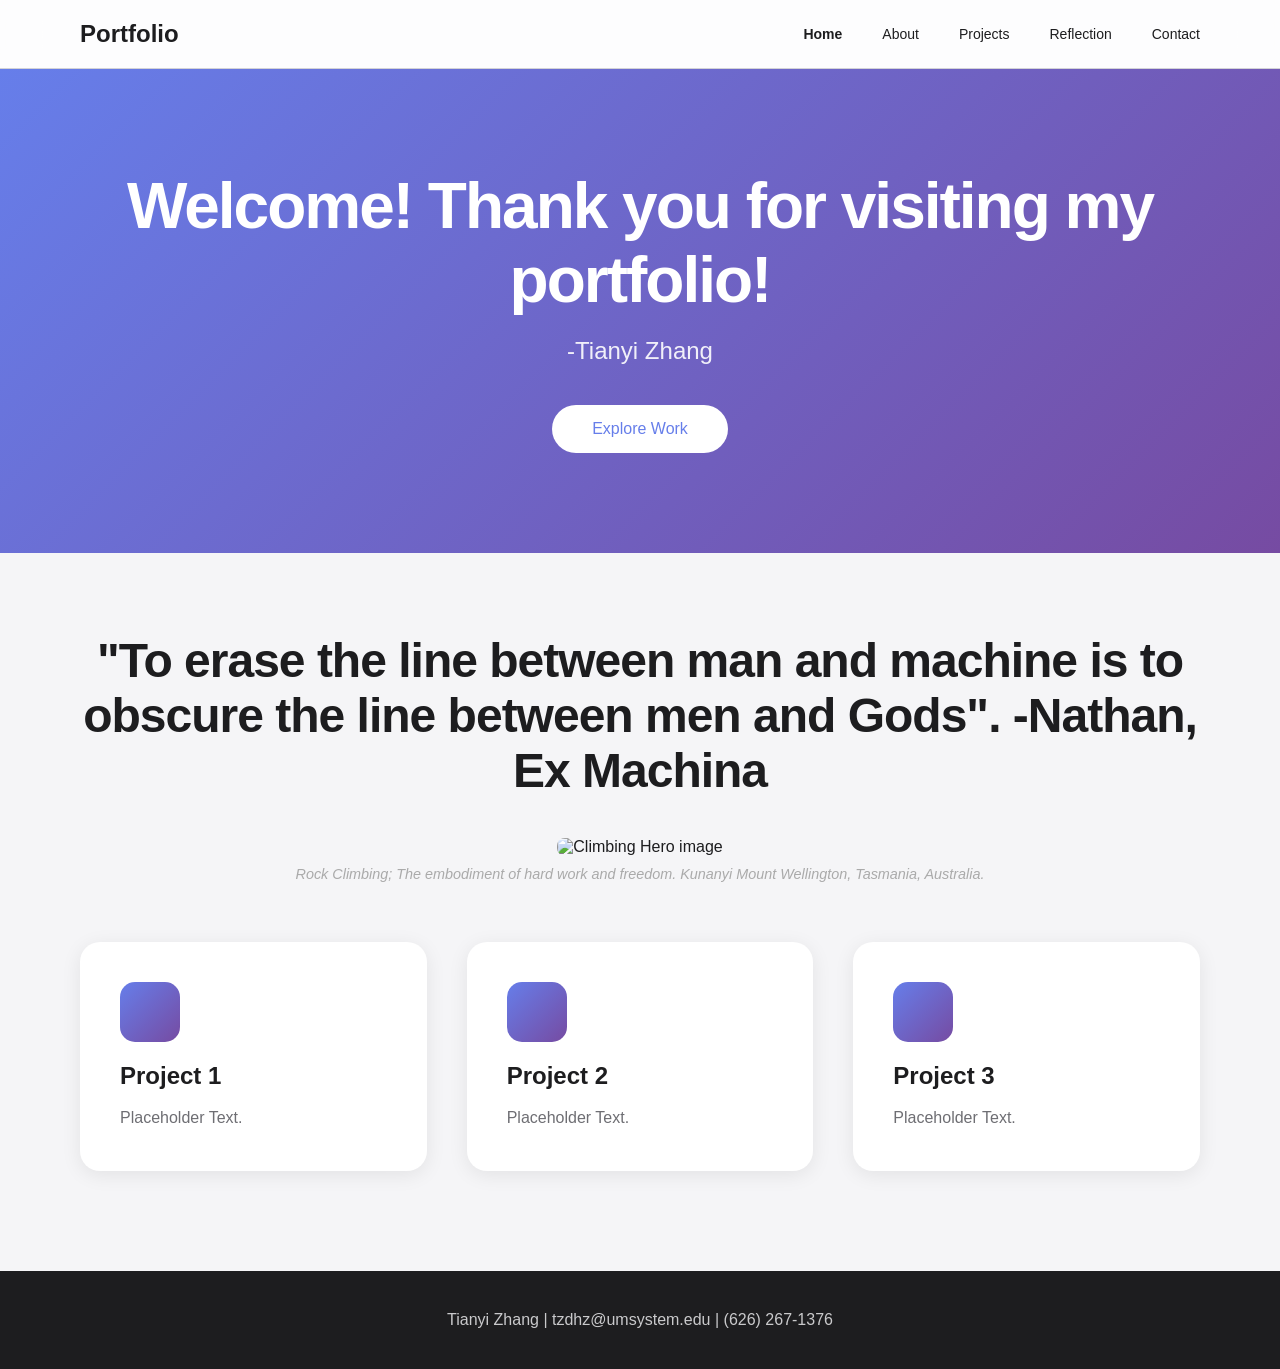
==== index.html @ 0a6fe576 "Modify footer to include contact details Updated footer with contact information." ====
<!DOCTYPE html>
<html lang="en">
<head>
    <meta charset="UTF-8">
    <meta name="viewport" content="width=device-width, initial-scale=1.0">
    <title>Portfolio - Home</title>
    <link rel="stylesheet" href="style.css">
    <link rel="stylesheet" href="nav.css">
    <link rel="shortcut icon" type="image/x-icon" href="favicon.ico">
</head>
<body>

    <!-- Navigation -->
    <header>
        <nav>
            <div class="nav-container">
                <div class="logo">Portfolio</div>
                <ul class="nav-links">
                    <li><a href="index.html" class="active">Home</a></li>
                    <li><a href="about.html">About</a></li>
                    <li><a href="#">Projects</a></li>
                    <li><a href="reflection.html">Reflection</a></li>
                    <li><a href="#">Contact</a></li>
                </ul>
            </div>
        </nav>
    </header>

    <!-- Hero -->
    <div class="hero">
        <h1>Welcome! Thank you for visiting my portfolio!</h1>
        <p>-Tianyi Zhang</p>
        <a href="#" class="cta-button">Explore Work</a>
    </div>

    <!-- Featured Projects Section -->
    <div class="section">
        <h2>"To erase the line between man and machine is to obscure the line between men and Gods". -Nathan, Ex Machina</h2>

        <figure style="max-width: 800px; margin: 40px auto; text-align: center;">
            <img src="Hero%202.jpg" alt="Climbing Hero image" style="width: 100%; border-radius: 8px;">
            <figcaption style="margin-top: 10px; font-size: 0.9rem; color: #aaa; font-style: italic;">Rock Climbing; The embodiment of hard work and freedom. Kunanyi Mount Wellington, Tasmania, Australia.</figcaption>
        </figure>

        <div class="feature-grid">
            <div class="feature-card">
                <div class="feature-icon"></div>
                <h3>Project 1</h3>
                <p>Placeholder Text.</p>
            </div>
            <div class="feature-card">
                <div class="feature-icon"></div>
                <h3>Project 2</h3>
                <p>Placeholder Text.</p>
            </div>
            <div class="feature-card">
                <div class="feature-icon"></div>
                <h3>Project 3</h3>
                <p>Placeholder Text.</p>
            </div>
        </div>
    </div>

    <!-- Footer -->
    <footer>
        <p>Tianyi Zhang  |  tzdhz@umsystem.edu  |  (626) 267-1376</p>
    </footer>

</body>
</html>
---- style.css ----
* {
            margin: 0;
            padding: 0;
            box-sizing: border-box;
        }

        /* Resume Download Link - Box Model Styling */
        .resume-link {
            display: inline-block;
            padding: 12px 28px;
            margin: 20px 0;
            background-color: #667eea;
            color: white;
            text-decoration: none;
            border: 2px solid #764ba2;
            border-radius: 8px;
            font-weight: 600;
            font-size: 15px;
            transition: background-color 0.3s, transform 0.2s;
        }

        .resume-link:hover {
            background-color: #764ba2;
            transform: translateY(-2px);
        }

        body {
            font-family: -apple-system, BlinkMacSystemFont, 'Segoe UI', Roboto, sans-serif;
            background: #f5f5f7;
            color: #1d1d1f;
        }

        /* Content Sections */
        .section {
            max-width: 1200px;
            margin: 80px auto;
            padding: 0 40px;
        }

        .section h2 {
            font-size: 48px;
            font-weight: 700;
            margin-bottom: 40px;
            text-align: center;
            letter-spacing: -1px;
        }

        /* About Page */
        .about-content {
            display: grid;
            grid-template-columns: 1fr 1fr;
            gap: 60px;
            align-items: center;
            margin-top: 60px;
        }

        .about-image {
            width: 100%;
            height: 400px;
            background: linear-gradient(135deg, #667eea 0%, #764ba2 100%);
            border-radius: 20px;
        }

        .about-text h3 {
            font-size: 32px;
            margin-bottom: 20px;
            font-weight: 600;
        }

        .about-text p {
            color: #6e6e73;
            line-height: 1.8;
            font-size: 18px;
            margin-bottom: 20px;
        }

        /* Feature Grid */
        .feature-grid {
            display: grid;
            grid-template-columns: repeat(auto-fit, minmax(300px, 1fr));
            gap: 40px;
            margin-top: 60px;
        }

        .feature-card {
            background: white;
            border-radius: 20px;
            padding: 40px;
            box-shadow: 0 4px 20px rgba(0,0,0,0.08);
            transition: transform 0.3s, box-shadow 0.3s;
        }

        .feature-card:hover {
            transform: translateY(-5px);
            box-shadow: 0 8px 30px rgba(0,0,0,0.12);
        }

        .feature-card h3 {
            font-size: 24px;
            margin-bottom: 15px;
            font-weight: 600;
        }

        .feature-card p {
            color: #6e6e73;
            line-height: 1.6;
            font-size: 16px;
        }

        /* List */
        .custom-list {
            list-style-type: none;
            margin: 40px 0;
            padding: 0 20px;
        }

        .custom-list li {
            font-size: 17px;
            color: #4a4a4f;
            padding: 12px 16px;
            margin-bottom: 10px;
            border-left: 4px solid #667eea;
            background: white;
            border-radius: 0 8px 8px 0;
            box-shadow: 0 2px 8px rgba(0,0,0,0.05);
        }
        
        /* Footer */
        footer {
            background: #1d1d1f;
            color: #f5f5f7;
            text-align: center;
            padding: 40px;
            margin-top: 100px;
        }

        footer p {
            opacity: 0.8;
        }

        @media (max-width: 768px) {
            .nav-container {
                padding: 20px;
            }

            .nav-links {
                gap: 20px;
            }

            .about-content {
                grid-template-columns: 1fr;
            }

            .section {
                padding: 0 20px;
                margin: 60px auto;
            }

            .section h2 {
                font-size: 36px;
            }

            .feature-grid {
                grid-template-columns: 1fr;
                gap: 30px;
            }
        }

        @media (max-width: 480px) {
            .section h2 {
                font-size: 28px;
            }

            .feature-card {
                padding: 30px 20px;
            }
        }

        /* ===================== */
        /* Index Page Styles     */
        /* ===================== */

        /* Hero Section */
        .hero {
            text-align: center;
            padding: 100px 40px;
            background: linear-gradient(135deg, #667eea 0%, #764ba2 100%);
            color: white;
        }

        .hero h1 {
            font-size: 64px;
            font-weight: 700;
            margin-bottom: 20px;
            letter-spacing: -2px;
        }

        .hero p {
            font-size: 24px;
            font-weight: 300;
            margin-bottom: 40px;
            opacity: 0.9;
        }

        .cta-button {
            display: inline-block;
            padding: 15px 40px;
            background: white;
            color: #667eea;
            border-radius: 30px;
            text-decoration: none;
            font-weight: 500;
            transition: transform 0.3s, box-shadow 0.3s;
        }

        .cta-button:hover {
            transform: translateY(-2px);
            box-shadow: 0 10px 30px rgba(0,0,0,0.2);
        }

        /* Feature Icon */
        .feature-icon {
            width: 60px;
            height: 60px;
            background: linear-gradient(135deg, #667eea 0%, #764ba2 100%);
            border-radius: 15px;
            margin-bottom: 20px;
        }

        @media (max-width: 768px) {
            .hero {
                padding: 60px 20px;
            }

            .hero h1 {
                font-size: 36px;
            }

            .hero p {
                font-size: 18px;
            }
        }

        @media (max-width: 480px) {
            .hero h1 {
                font-size: 28px;
            }

            .hero p {
                font-size: 16px;
            }
        }

        /* ======================== */
        /* Reflection Page Styles   */
        /* ======================== */

        /* h1 page title */
        .section h1 {
            font-size: 64px;
            font-weight: 700;
            margin-bottom: 50px;
            text-align: center;
            letter-spacing: -2px;
        }

        /* Box model wrapper — each box contains multiple sections */
        .reflection-box {
            background: white;
            border: 1px solid #d2d2d7;
            border-radius: 16px;
            padding: 40px;
            margin: 30px 0;
            box-shadow: 0 4px 20px rgba(0,0,0,0.08);
        }

        /* h2 headings inside boxes: smaller, left-aligned */
        .reflection-box h2 {
            font-size: 28px;
            font-weight: 700;
            text-align: left;
            letter-spacing: -0.5px;
            margin-bottom: 20px;
            margin-top: 0;
        }

        .reflection-box h2 + h2,
        .reflection-box p + h2 {
            margin-top: 40px;
        }

        .reflection-box p {
            color: #1d1d1f;
            line-height: 1.9;
            font-size: 17px;
            margin-bottom: 0;
        }

        /* Blockquote with blue left border */
        .reflection-box blockquote {
            border-left: 4px solid #667eea;
            margin: 28px 0;
            padding: 10px 24px;
            color: #6e6e73;
            font-style: italic;
            font-size: 16px;
            line-height: 1.7;
        }


        /* Indent the first line of every other paragraph */
        .reflection-box p:nth-of-type(even) {
            text-indent: 2em;
        }

        @media (max-width: 768px) {
            .section h1 {
                font-size: 40px;
            }

            .reflection-box {
                padding: 28px 24px;
            }
        }

        @media (max-width: 480px) {
            .section h1 {
                font-size: 32px;
            }
        }

        /* Print Styles for about.html */
 
        @media print {
 
            @page {
                margin: 1in;
                size: letter;
            }
 
            body {
                font-family: Georgia, "Times New Roman", Times, serif;
                color: #000 !important;
                background: white !important;
                overflow: hidden;
            }
 
            body * {
                visibility: hidden;
            }
 
            .about-text h1,
            .about-text p,
            .about-text ul,
            .about-text ol,
            .about-text li,
            .section h1,
            .section > h1,
            .section > p,
            .section ul,
            .section ol,
            .section li,
            .custom-list,
            .custom-list li,
            footer,
            footer p {
                visibility: visible;
            }
 
            .about-text h1,
            .about-text p,
            .about-text ul,
            .about-text ol,
            .about-text li,
            .section h1,
            .section > h1,
            .section > p,
            .section ul,
            .section ol,
            .section li,
            .custom-list li,
            footer,
            footer p {
                color: #000 !important;
                font-family: Georgia, "Times New Roman", Times, serif !important;
            }
 
            nav,
            .nav-container,
            .nav-links,
            .about-image,
            .feature-icon,
            .feature-grid,
            .feature-card,
            .hero,
            .cta-button,
            .resume-link,
            .reflection-box {
                display: none !important;
            }
 
             .section h1,
            .about-text h1 {
                font-size: 24px !important;
                margin-bottom: 4px !important;
            }
 
            .section h2 {
                font-size: 18px !important;
                margin-bottom: 8px !important;
            }
 
            .about-text p,
            .section > p,
            p {
                font-size: 12px !important;
                line-height: 1.3 !important;
                margin-bottom: 2px !important;
                margin-top: 0 !important;
            }
 
            .custom-list,
            ul, ol {
                margin: 6px 0 !important;
                padding: 0 0 0 18px !important;
            }
 
            .custom-list li,
            ul li, ol li {
                font-size: 12px !important;
                line-height: 1.4 !important;
                padding: 2px 0 !important;
                margin-bottom: 2px !important;
            }
 
            .section {
                margin: 4px 0 !important;
                padding: 0 !important;
                box-shadow: none;
            }
 
            .about-content {
                gap: 4px !important;
                margin-top: 4px !important;
            }
 
            .custom-list li {
                border-left: none !important;
                box-shadow: none !important;
                background: none !important;
                padding-left: 0 !important;
                border-radius: 0 !important;
            }
 
            footer * {
                display: none !important;
            }
 
            footer {
                background: white !important;
                color: #000 !important;
                padding: 4px 0 0 0 !important;
                margin-top: 6px !important;
                border-top: 1px solid #000;
                text-align: center;
            }
 
            footer::after {
                content: "Tianyi Zhang  |  tzdhz@umsystem.edu  |  (626) 267-1376";
                visibility: visible;
                display: block;
                color: #000 !important;
                font-family: Georgia, "Times New Roman", Times, serif !important;
                font-size: 12px;
                line-height: 1.4;
            }
 
            *, *::before, *::after {
                page-break-inside: avoid;
                break-inside: avoid;
            }
 
            a[href]::after {
                content: " (" attr(href) ")";
                font-size: 10px;
                color: #000 !important;
            }
        }
---- nav.css ----
/* Navigation */
        header, nav {
            background: rgba(255, 255, 255, 0.8);
            backdrop-filter: saturate(180%) blur(20px);
            position: sticky;
            top: 0;
            z-index: 1000;
            border-bottom: 1px solid #d2d2d7;
        }

        /* Prevent double border when header wraps nav */
        header nav {
            border-bottom: none;
            position: static;
            background: transparent;
            backdrop-filter: none;
        }

        .nav-container {
            max-width: 1200px;
            margin: 0 auto;
            padding: 20px 40px;
            display: flex;
            justify-content: space-between;
            align-items: center;
        }

        .logo {
            font-size: 24px;
            font-weight: 600;
            color: #1d1d1f;
        }

        .nav-links {
            display: flex;
            gap: 40px;
            list-style: none;
        }

        .nav-links a {
            text-decoration: none;
            color: #1d1d1f;
            font-size: 14px;
            transition: opacity 0.3s;
        }

        .nav-links a:hover {
            opacity: 0.6;
        }

        .nav-links a.active {
            font-weight: 600;
        }
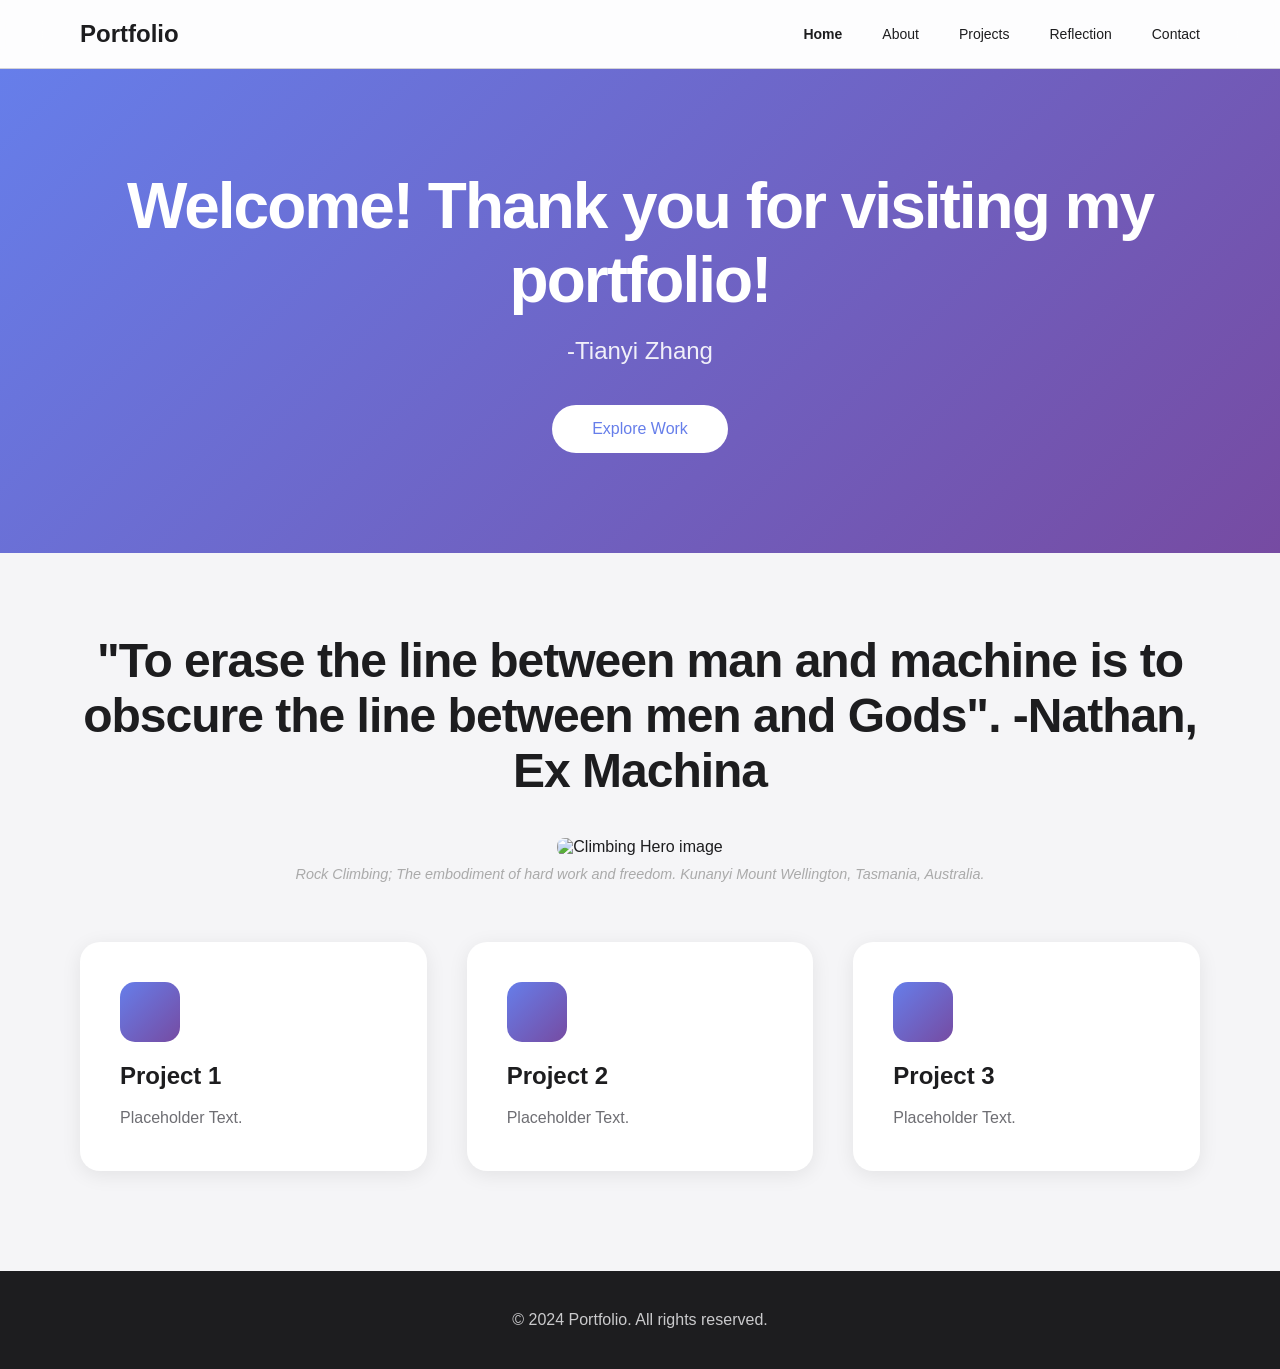
==== commit c38c04d2: "Add files via upload" ====
--- a/index.html
+++ b/index.html
@@ -63,7 +63,7 @@
 
     <!-- Footer -->
     <footer>
-        <p>Tianyi Zhang  |  tzdhz@umsystem.edu  |  (626) 267-1376</p>
+        <p>&copy; 2024 Portfolio. All rights reserved.</p>
     </footer>
 
 </body>
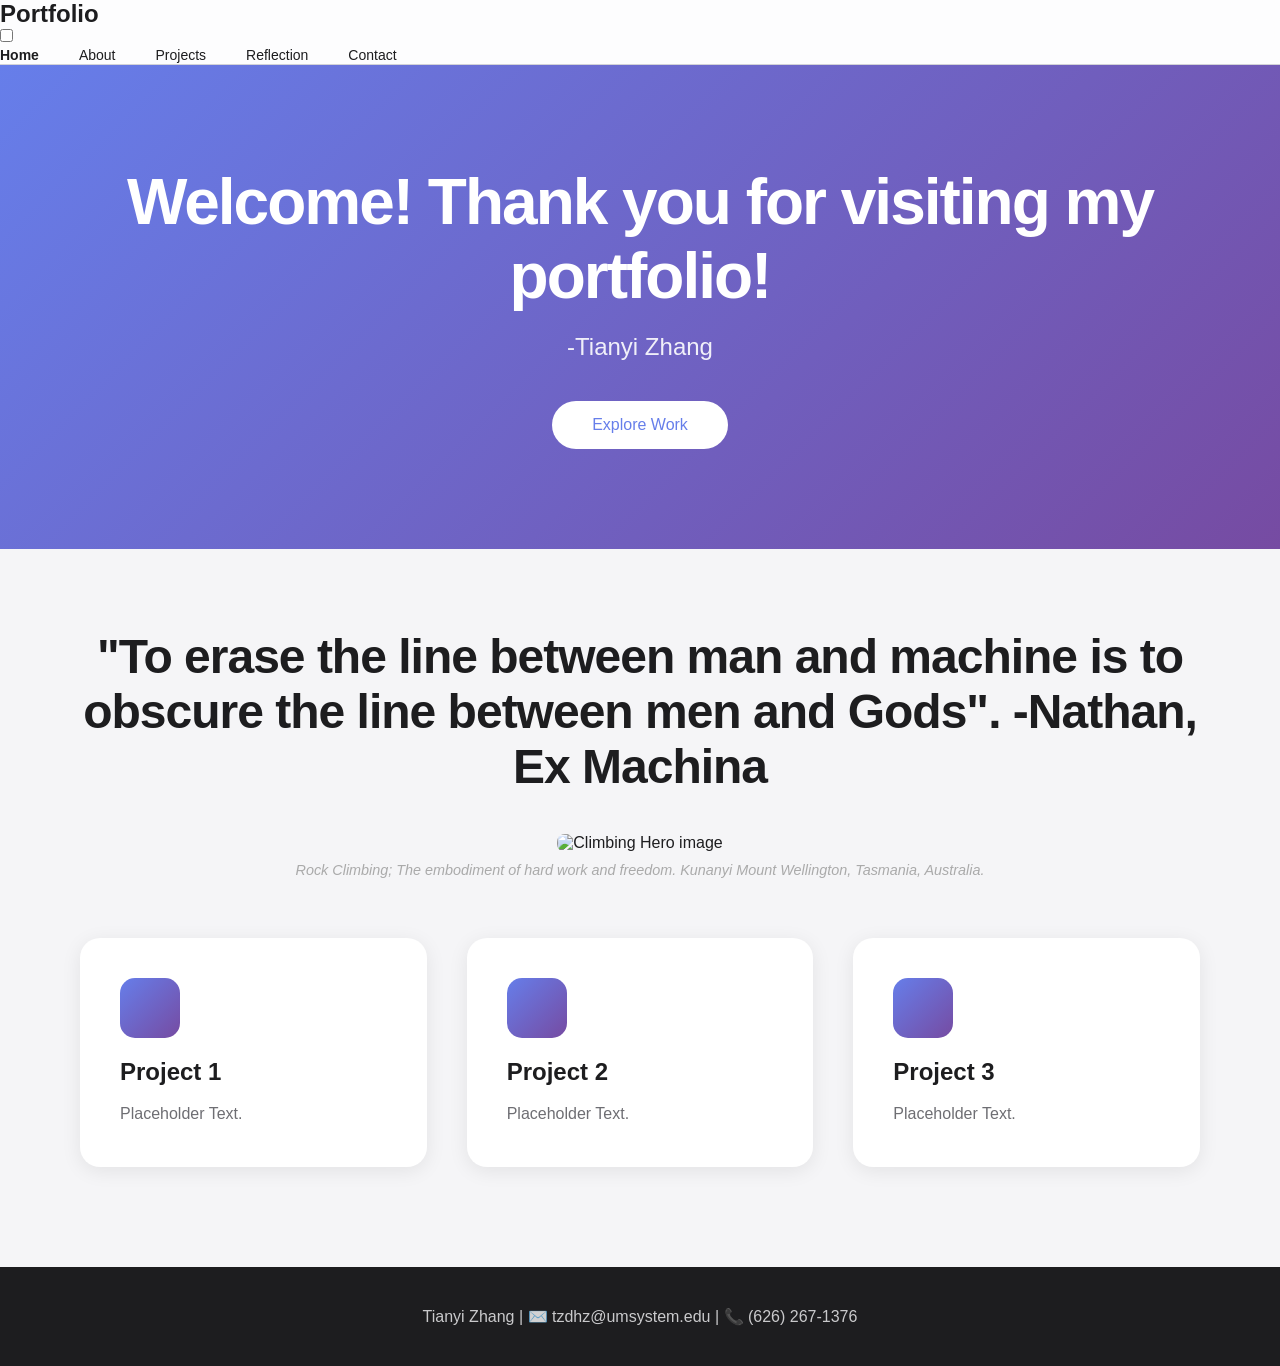
==== commit a67c56c5: "Update index.html" ====
--- a/index.html
+++ b/index.html
@@ -10,21 +10,20 @@
 </head>
 <body>
 
-    <!-- Navigation -->
-    <header>
-        <nav>
-            <div class="nav-container">
-                <div class="logo">Portfolio</div>
-                <ul class="nav-links">
-                    <li><a href="index.html" class="active">Home</a></li>
-                    <li><a href="about.html">About</a></li>
-                    <li><a href="#">Projects</a></li>
-                    <li><a href="reflection.html">Reflection</a></li>
-                    <li><a href="#">Contact</a></li>
-                </ul>
-            </div>
-        </nav>
-    </header>
+    <nav>
+        <div class="logo">Portfolio</div>
+        <input type="checkbox" id="nav-toggle" class="nav-toggle">
+        <label for="nav-toggle" class="nav-toggle-label">
+            <span></span><span></span><span></span>
+        </label>
+        <ul class="nav-links">
+            <li><a href="index.html" class="active">Home</a></li>
+            <li><a href="about.html">About</a></li>
+            <li><a href="#">Projects</a></li>
+            <li><a href="reflection.html">Reflection</a></li>
+            <li><a href="contact.html">Contact</a></li>
+        </ul>
+    </nav>
 
     <!-- Hero -->
     <div class="hero">
@@ -63,7 +62,7 @@
 
     <!-- Footer -->
     <footer>
-        <p>&copy; 2024 Portfolio. All rights reserved.</p>
+        <p>Tianyi Zhang  |  ✉️ tzdhz@umsystem.edu  | 📞 (626) 267-1376</p>
     </footer>
 
 </body>
--- a/style.css
+++ b/style.css
@@ -326,6 +326,98 @@
         @media (max-width: 480px) {
             .section h1 {
                 font-size: 32px;
+            }
+        }
+
+        /* Contact Page Styles */
+ 
+        .contact-container {
+            max-width: 600px;
+            margin: 60px auto;
+            background: white;
+            padding: 60px;
+            border-radius: 20px;
+            box-shadow: 0 4px 20px rgba(0,0,0,0.08);
+        }
+ 
+        .form-group {
+            margin-bottom: 30px;
+        }
+ 
+        .form-group label {
+            display: block;
+            margin-bottom: 10px;
+            font-weight: 500;
+            font-size: 14px;
+        }
+ 
+        .form-group input,
+        .form-group textarea,
+        .form-group select {
+            width: 100%;
+            padding: 15px;
+            border: 1px solid #d2d2d7;
+            border-radius: 10px;
+            font-size: 16px;
+            font-family: inherit;
+            transition: border-color 0.3s;
+            background: white;
+        }
+ 
+        .form-group input:focus,
+        .form-group textarea:focus,
+        .form-group select:focus {
+            outline: none;
+            border-color: #667eea;
+        }
+ 
+        .form-group textarea {
+            resize: vertical;
+            min-height: 150px;
+        }
+ 
+        .submit-button {
+            width: 100%;
+            padding: 15px;
+            background: linear-gradient(135deg, #667eea 0%, #764ba2 100%);
+            color: white;
+            border: none;
+            border-radius: 10px;
+            font-size: 16px;
+            font-weight: 600;
+            cursor: pointer;
+            transition: transform 0.3s;
+        }
+ 
+        .submit-button:hover {
+            transform: translateY(-2px);
+        }
+ 
+        .contact-info {
+            margin-top: 40px;
+            text-align: center;
+            padding-top: 40px;
+            border-top: 1px solid #d2d2d7;
+        }
+ 
+        .contact-info p {
+            color: #6e6e73;
+            margin-bottom: 10px;
+        }
+ 
+        @media (max-width: 768px) {
+            .contact-container {
+                padding: 40px 30px;
+            }
+ 
+            .contact-info {
+                font-size: 14px;
+            }
+        }
+ 
+        @media (max-width: 480px) {
+            .contact-container {
+                padding: 30px 20px;
             }
         }
 
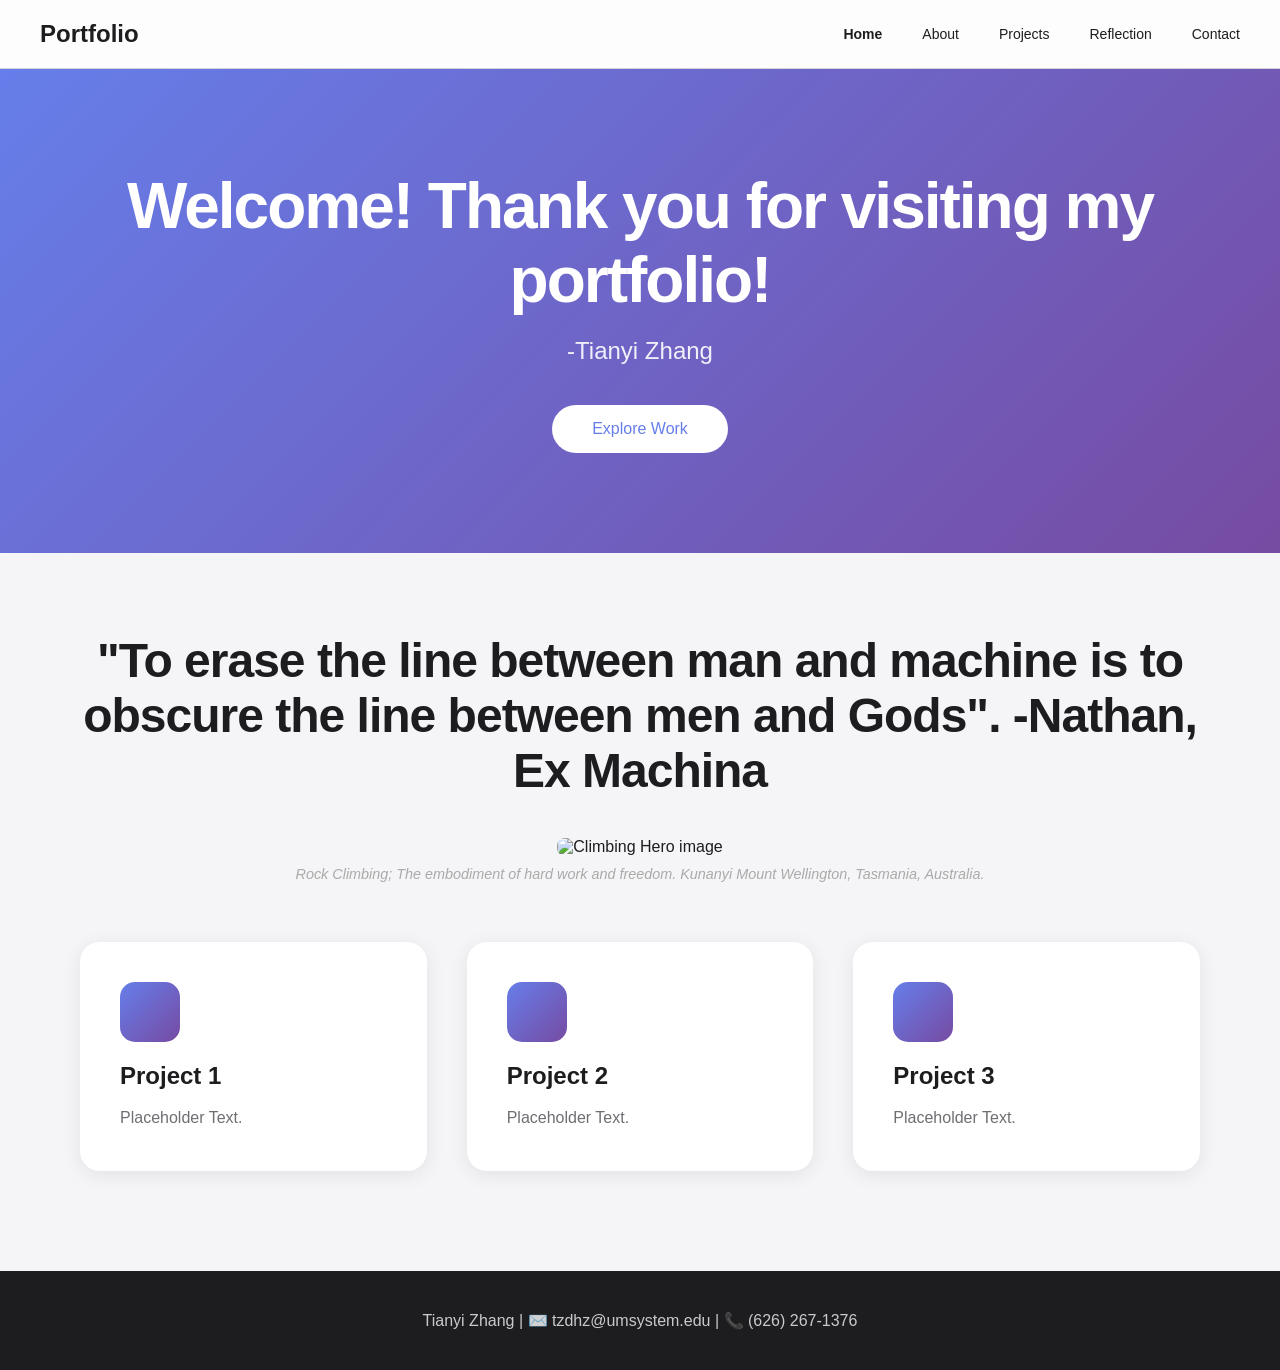
==== commit c57cf71a: "Update index.html" ====
--- a/index.html
+++ b/index.html
@@ -19,7 +19,7 @@
         <ul class="nav-links">
             <li><a href="index.html" class="active">Home</a></li>
             <li><a href="about.html">About</a></li>
-            <li><a href="#">Projects</a></li>
+            <li><a href="project.html">Projects</a></li>
             <li><a href="reflection.html">Reflection</a></li>
             <li><a href="contact.html">Contact</a></li>
         </ul>
--- a/nav.css
+++ b/nav.css
@@ -1,25 +1,12 @@
 /* Navigation */
-        header, nav {
+        nav {
             background: rgba(255, 255, 255, 0.8);
             backdrop-filter: saturate(180%) blur(20px);
             position: sticky;
             top: 0;
             z-index: 1000;
             border-bottom: 1px solid #d2d2d7;
-        }
-
-        /* Prevent double border when header wraps nav */
-        header nav {
-            border-bottom: none;
-            position: static;
-            background: transparent;
-            backdrop-filter: none;
-        }
-
-        .nav-container {
-            max-width: 1200px;
-            margin: 0 auto;
-            padding: 20px 40px;
+            padding: 20px max(40px, calc((100% - 1200px) / 2));
             display: flex;
             justify-content: space-between;
             align-items: center;
@@ -51,3 +38,61 @@
         .nav-links a.active {
             font-weight: 600;
         }
+
+        .nav-toggle {
+            display: none;
+        }
+
+        .nav-toggle-label {
+            display: none;
+            cursor: pointer;
+            padding: 10px;
+        }
+
+        .nav-toggle-label span {
+            display: block;
+            width: 25px;
+            height: 3px;
+            background: #1d1d1f;
+            margin: 5px 0;
+            transition: 0.3s;
+        }
+
+        @media (max-width: 768px) {
+            .nav-toggle-label {
+                display: block;
+            }
+
+            .nav-links {
+                position: absolute;
+                top: 100%;
+                left: 0;
+                width: 100%;
+                background: white;
+                flex-direction: column;
+                padding: 20px;
+                box-shadow: 0 4px 20px rgba(0,0,0,0.1);
+                transform: translateY(-100%);
+                opacity: 0;
+                visibility: hidden;
+                transition: all 0.3s;
+            }
+
+            .nav-toggle:checked ~ .nav-links {
+                transform: translateY(0);
+                opacity: 1;
+                visibility: visible;
+            }
+
+            .nav-toggle:checked ~ .nav-toggle-label span:nth-child(1) {
+                transform: rotate(45deg) translate(5px, 5px);
+            }
+
+            .nav-toggle:checked ~ .nav-toggle-label span:nth-child(2) {
+                opacity: 0;
+            }
+
+            .nav-toggle:checked ~ .nav-toggle-label span:nth-child(3) {
+                transform: rotate(-45deg) translate(7px, -6px);
+            }
+        }
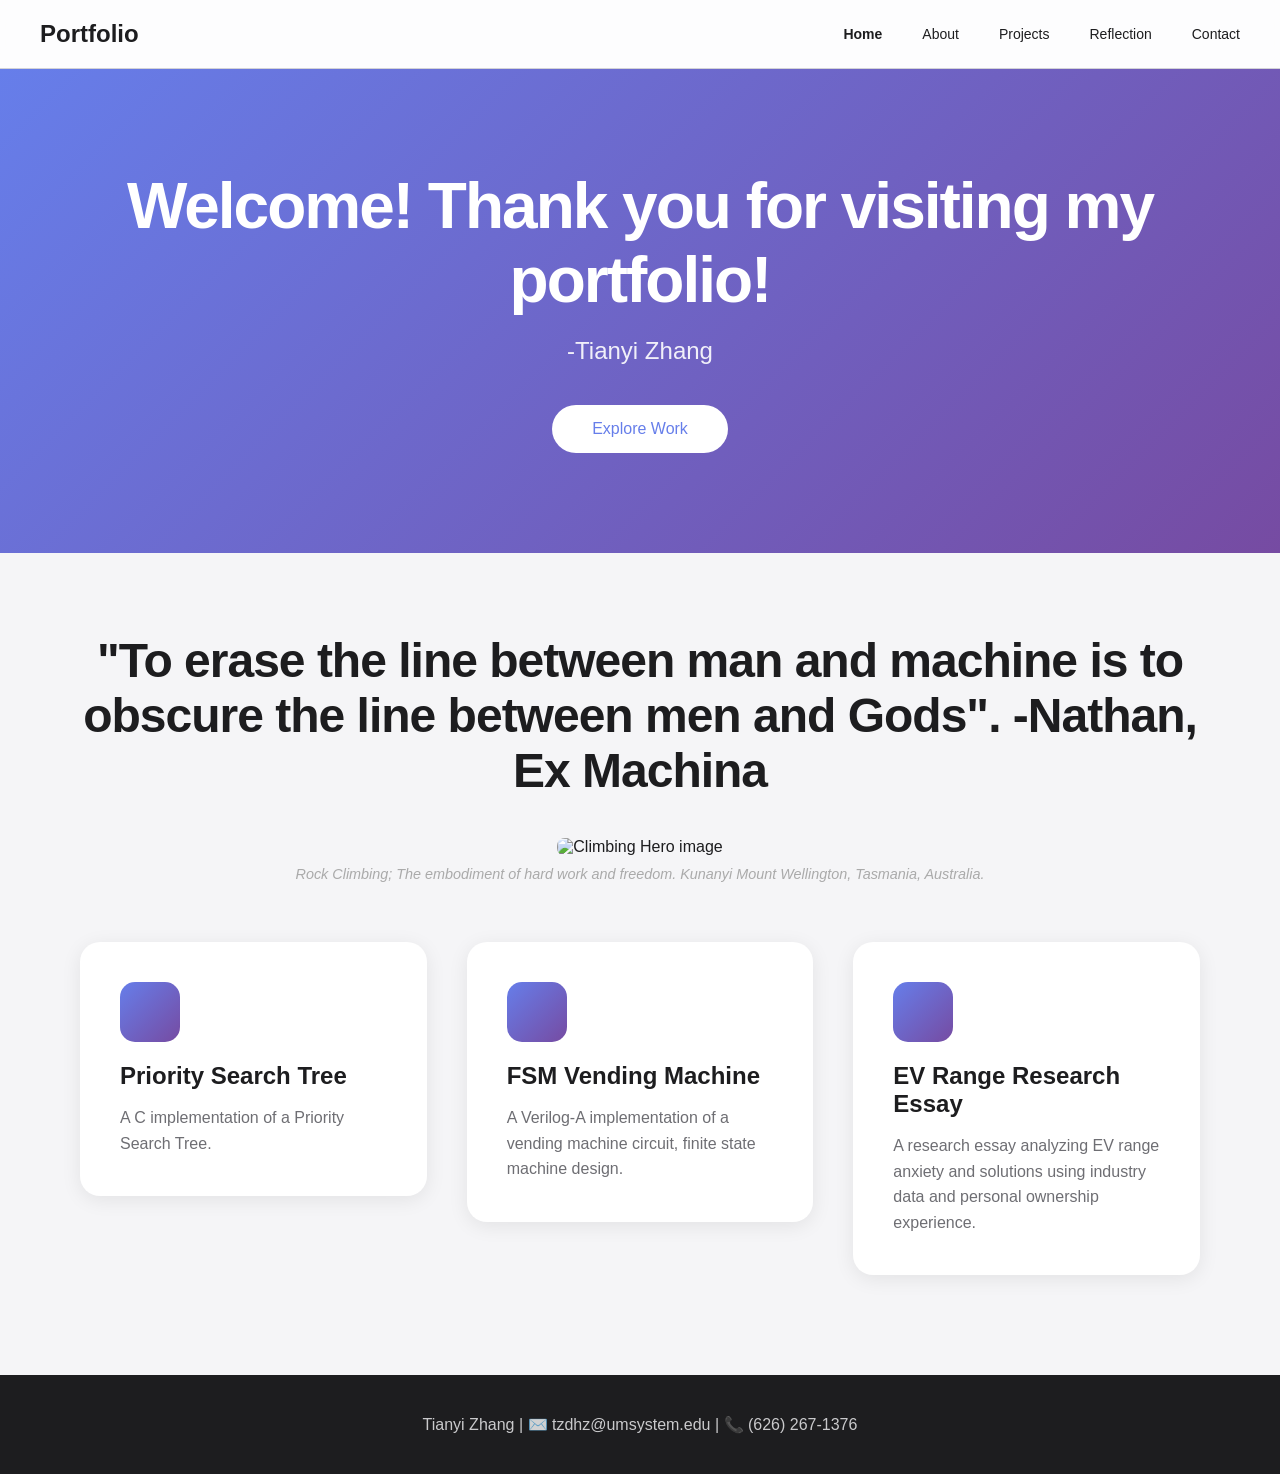
==== commit 8628452c: "Add feature cards for projects in index.html" ====
--- a/index.html
+++ b/index.html
@@ -42,21 +42,27 @@
         </figure>
 
         <div class="feature-grid">
-            <div class="feature-card">
-                <div class="feature-icon"></div>
-                <h3>Project 1</h3>
-                <p>Placeholder Text.</p>
-            </div>
-            <div class="feature-card">
-                <div class="feature-icon"></div>
-                <h3>Project 2</h3>
-                <p>Placeholder Text.</p>
-            </div>
-            <div class="feature-card">
-                <div class="feature-icon"></div>
-                <h3>Project 3</h3>
-                <p>Placeholder Text.</p>
-            </div>
+            <a href="project.html#pst" style="text-decoration: none; color: inherit;">
+                <div class="feature-card">
+                    <div class="feature-icon"></div>
+                    <h3>Priority Search Tree</h3>
+                    <p>A C implementation of a Priority Search Tree.</p>
+                </div>
+            </a>
+            <a href="project.html#vending" style="text-decoration: none; color: inherit;">
+                <div class="feature-card">
+                    <div class="feature-icon"></div>
+                    <h3>FSM Vending Machine</h3>
+                    <p>A Verilog-A implementation of a vending machine circuit, finite state machine design.</p>
+                </div>
+            </a>
+            <a href="project.html#ev-essay" style="text-decoration: none; color: inherit;">
+                <div class="feature-card">
+                    <div class="feature-icon"></div>
+                    <h3>EV Range Research Essay</h3>
+                    <p>A research essay analyzing EV range anxiety and solutions using industry data and personal ownership experience.</p>
+                </div>
+            </a>
         </div>
     </div>
 
--- a/style.css
+++ b/style.css
@@ -329,6 +329,94 @@
             }
         }
 
+        /* ====================== */
+        /* Projects Page Styles   */
+        /* ====================== */
+
+        .projects-grid {
+            display: grid;
+            grid-template-columns: repeat(auto-fit, minmax(350px, 1fr));
+            gap: 40px;
+            margin-top: 60px;
+        }
+
+        .project-card {
+            background: white;
+            border-radius: 20px;
+            overflow: hidden;
+            box-shadow: 0 4px 20px rgba(0,0,0,0.08);
+            transition: transform 0.3s, box-shadow 0.3s;
+        }
+
+        .project-card:hover {
+            transform: translateY(-5px);
+            box-shadow: 0 8px 30px rgba(0,0,0,0.12);
+        }
+
+        .project-image {
+            width: 100%;
+            height: 250px;
+            background: linear-gradient(135deg, #667eea 0%, #764ba2 100%);
+        }
+
+        .project-content {
+            padding: 30px;
+        }
+
+        .project-content h3 {
+            font-size: 24px;
+            margin-bottom: 15px;
+            font-weight: 600;
+        }
+
+        .project-content p {
+            color: #6e6e73;
+            line-height: 1.6;
+            font-size: 16px;
+            margin-bottom: 20px;
+        }
+
+        .project-content code {
+            font-family: "SF Mono", Menlo, Consolas, monospace;
+            font-size: 14px;
+            background: #f5f5f7;
+            padding: 2px 6px;
+            border-radius: 4px;
+            color: #1d1d1f;
+        }
+
+        .project-tag {
+            display: inline-block;
+            padding: 8px 16px;
+            background: #f5f5f7;
+            border-radius: 20px;
+            font-size: 12px;
+            color: #6e6e73;
+            margin-right: 10px;
+            margin-bottom: 10px;
+        }
+
+        @media (max-width: 768px) {
+            .projects-grid {
+                grid-template-columns: 1fr;
+                gap: 30px;
+            }
+        }
+
+        @media (max-width: 480px) {
+            .project-card {
+                border-radius: 16px;
+            }
+
+            .project-content {
+                padding: 24px 20px;
+            }
+
+            .project-image {
+                height: 200px;
+            }
+        }
+
         /* Contact Page Styles */
  
         .contact-container {
@@ -421,7 +509,8 @@
             }
         }
 
-        /* Print Styles for about.html */
+
+        /* Print Styles */
  
         @media print {
  
@@ -447,6 +536,7 @@
             .about-text ol,
             .about-text li,
             .section h1,
+            .section h2,
             .section > h1,
             .section > p,
             .section ul,
@@ -454,6 +544,23 @@
             .section li,
             .custom-list,
             .custom-list li,
+            .projects-grid,
+            .project-card,
+            .project-content,
+            .project-content h3,
+            .project-content p,
+            .project-content code,
+            .project-tag,
+            .hero,
+            .hero h1,
+            .hero p,
+            .reflection-box,
+            .reflection-box h2,
+            .reflection-box p,
+            .contact-container,
+            .contact-info,
+            .contact-info p,
+            .contact-info p strong,
             footer,
             footer p {
                 visibility: visible;
@@ -465,12 +572,24 @@
             .about-text ol,
             .about-text li,
             .section h1,
+            .section h2,
             .section > h1,
             .section > p,
             .section ul,
             .section ol,
             .section li,
             .custom-list li,
+            .project-card,
+            .project-content h3,
+            .project-content p,
+            .project-content code,
+            .project-tag,
+            .hero h1,
+            .hero p,
+            .reflection-box h2,
+            .reflection-box p,
+            .contact-info p,
+            .contact-info p strong,
             footer,
             footer p {
                 color: #000 !important;
@@ -484,10 +603,12 @@
             .feature-icon,
             .feature-grid,
             .feature-card,
-            .hero,
             .cta-button,
             .resume-link,
-            .reflection-box {
+            .project-image,
+            figure,
+            form,
+            .submit-button {
                 display: none !important;
             }
  
@@ -567,6 +688,141 @@
                 line-height: 1.4;
             }
  
+            /* Projects: strip card chrome for print */
+            .projects-grid {
+                display: block !important;
+                grid-template-columns: none !important;
+                gap: 0 !important;
+                margin-top: 8px !important;
+            }
+ 
+            .project-card {
+                background: white !important;
+                border-radius: 0 !important;
+                box-shadow: none !important;
+                border: none !important;
+                border-bottom: 1px solid #000 !important;
+                overflow: visible !important;
+                margin: 0 0 8px 0 !important;
+                padding: 4px 0 !important;
+                transform: none !important;
+            }
+ 
+            .project-content {
+                padding: 0 !important;
+            }
+ 
+            .project-content h3 {
+                font-size: 14px !important;
+                font-weight: 700 !important;
+                margin: 0 0 2px 0 !important;
+            }
+ 
+            .project-content p {
+                font-size: 12px !important;
+                line-height: 1.3 !important;
+                margin: 0 0 4px 0 !important;
+                color: #000 !important;
+            }
+ 
+            .project-content code {
+                background: none !important;
+                padding: 0 !important;
+                font-family: "Courier New", Courier, monospace !important;
+                font-size: 11px !important;
+            }
+ 
+            .project-tag {
+                background: none !important;
+                border: 1px solid #000 !important;
+                border-radius: 0 !important;
+                padding: 1px 6px !important;
+                margin: 0 4px 2px 0 !important;
+                font-size: 10px !important;
+                color: #000 !important;
+            }
+ 
+            /* Hero (index.html): strip gradient/padding, flatten to simple heading */
+            .hero {
+                background: white !important;
+                color: #000 !important;
+                padding: 0 !important;
+                text-align: left !important;
+            }
+ 
+            .hero h1 {
+                font-size: 24px !important;
+                font-weight: 700 !important;
+                margin: 0 0 4px 0 !important;
+                letter-spacing: normal !important;
+            }
+ 
+            .hero p {
+                font-size: 12px !important;
+                font-weight: normal !important;
+                margin: 0 0 8px 0 !important;
+                opacity: 1 !important;
+            }
+ 
+            /* Reflection boxes: strip card chrome */
+            .reflection-box {
+                background: white !important;
+                border: none !important;
+                border-radius: 0 !important;
+                box-shadow: none !important;
+                padding: 0 !important;
+                margin: 0 0 8px 0 !important;
+            }
+ 
+            .reflection-box h2 {
+                font-size: 14px !important;
+                font-weight: 700 !important;
+                margin: 4px 0 2px 0 !important;
+                text-align: left !important;
+                letter-spacing: normal !important;
+            }
+ 
+            .reflection-box p {
+                font-size: 12px !important;
+                line-height: 1.3 !important;
+                margin: 0 0 4px 0 !important;
+                text-indent: 0 !important;
+                font-style: normal !important;
+            }
+ 
+            .reflection-box blockquote {
+                border-left: none !important;
+                padding: 0 !important;
+                margin: 4px 0 !important;
+                font-size: 12px !important;
+                line-height: 1.3 !important;
+            }
+ 
+            /* Contact (contact.html): strip container chrome, show contact info only */
+            .contact-container {
+                background: white !important;
+                box-shadow: none !important;
+                border: none !important;
+                border-radius: 0 !important;
+                padding: 0 !important;
+                margin: 0 !important;
+                max-width: none !important;
+            }
+ 
+            .contact-info {
+                border: none !important;
+                border-top: 1px solid #000 !important;
+                margin: 8px 0 0 0 !important;
+                padding: 4px 0 0 0 !important;
+                text-align: left !important;
+            }
+ 
+            .contact-info p {
+                font-size: 12px !important;
+                line-height: 1.4 !important;
+                margin: 0 0 2px 0 !important;
+            }
+ 
             *, *::before, *::after {
                 page-break-inside: avoid;
                 break-inside: avoid;
@@ -579,3 +835,4 @@
             }
         }
  
+ 
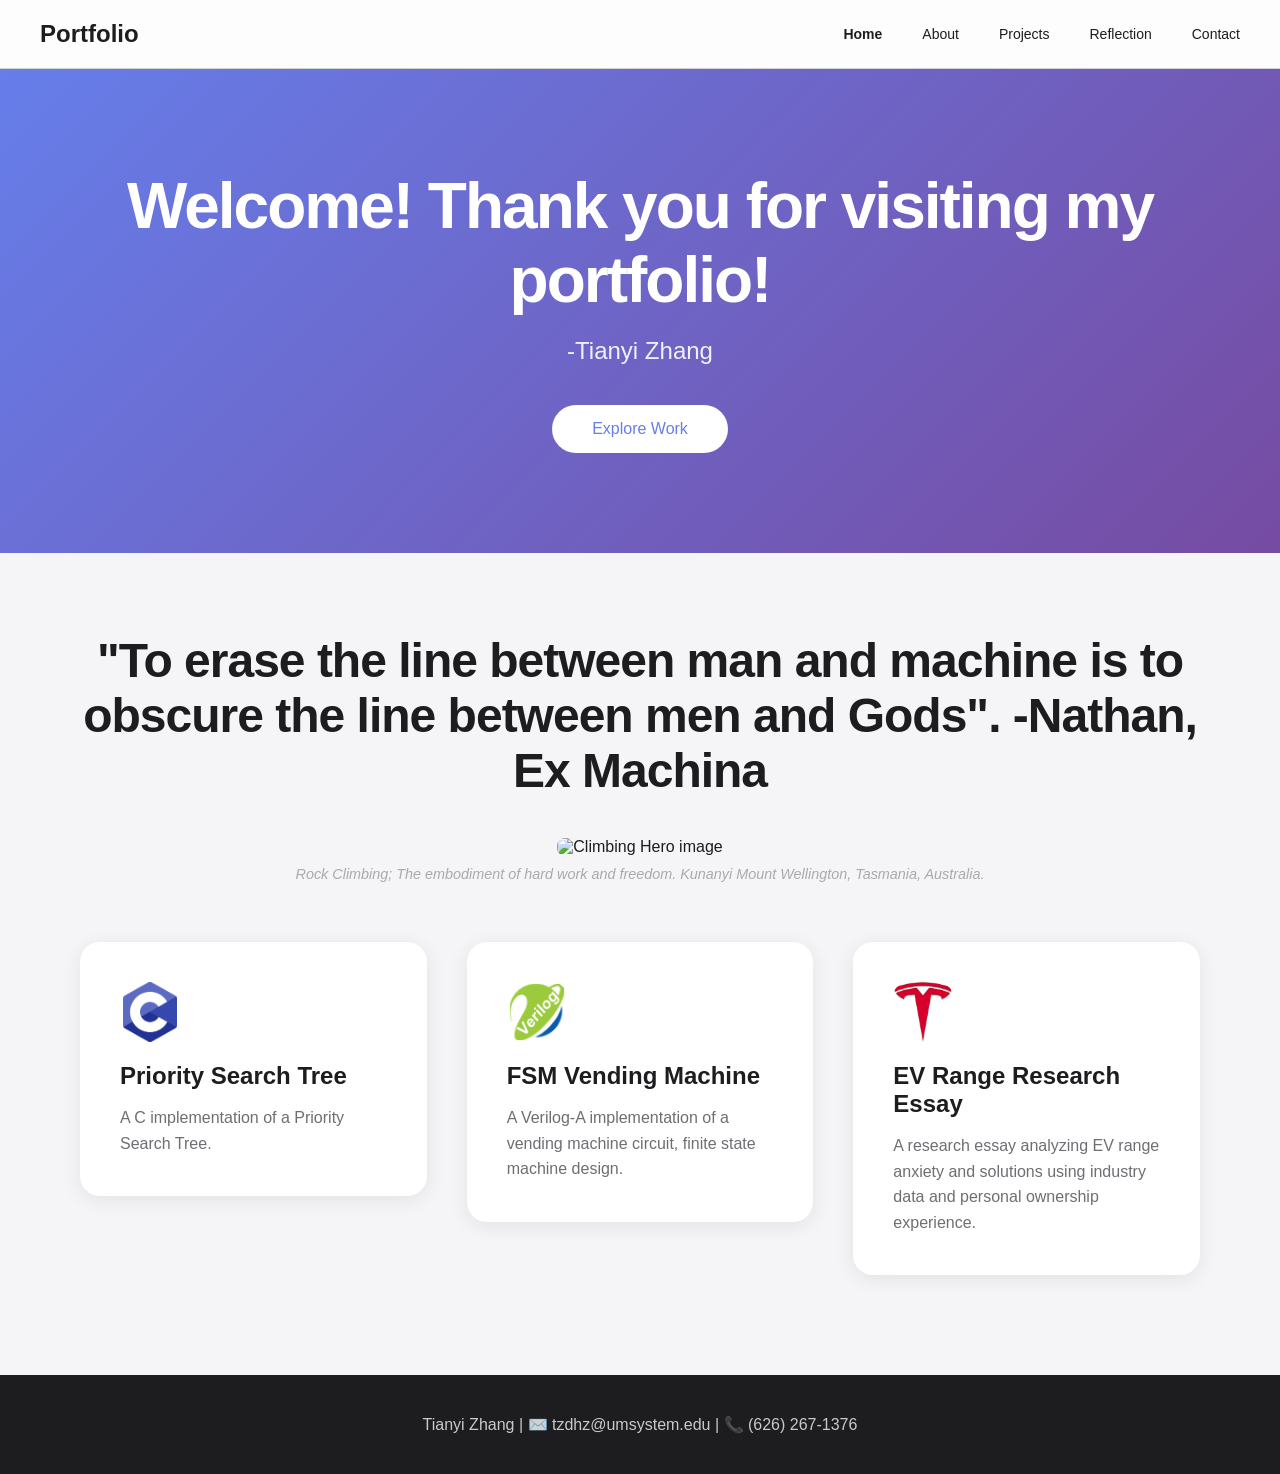
==== commit 16cc6ea6: "Update feature icons with background images" ====
--- a/index.html
+++ b/index.html
@@ -44,21 +44,21 @@
         <div class="feature-grid">
             <a href="project.html#pst" style="text-decoration: none; color: inherit;">
                 <div class="feature-card">
-                    <div class="feature-icon"></div>
-                    <h3>Priority Search Tree</h3>
+                <div class="feature-icon" style="background-image: url('C.png'); background-size: contain; background-repeat: no-repeat; background-position: center;"></div>                    
+                <h3>Priority Search Tree</h3>
                     <p>A C implementation of a Priority Search Tree.</p>
                 </div>
             </a>
             <a href="project.html#vending" style="text-decoration: none; color: inherit;">
                 <div class="feature-card">
-                    <div class="feature-icon"></div>
+                    <div class="feature-icon" style="background-image: url('Verilog.png'); background-size: contain; background-repeat: no-repeat; background-position: center;"></div>                    
                     <h3>FSM Vending Machine</h3>
                     <p>A Verilog-A implementation of a vending machine circuit, finite state machine design.</p>
                 </div>
             </a>
             <a href="project.html#ev-essay" style="text-decoration: none; color: inherit;">
                 <div class="feature-card">
-                    <div class="feature-icon"></div>
+                    <div class="feature-icon" style="background-image: url('tesla.jpg'); background-size: contain; background-repeat: no-repeat; background-position: center;"></div>                    
                     <h3>EV Range Research Essay</h3>
                     <p>A research essay analyzing EV range anxiety and solutions using industry data and personal ownership experience.</p>
                 </div>
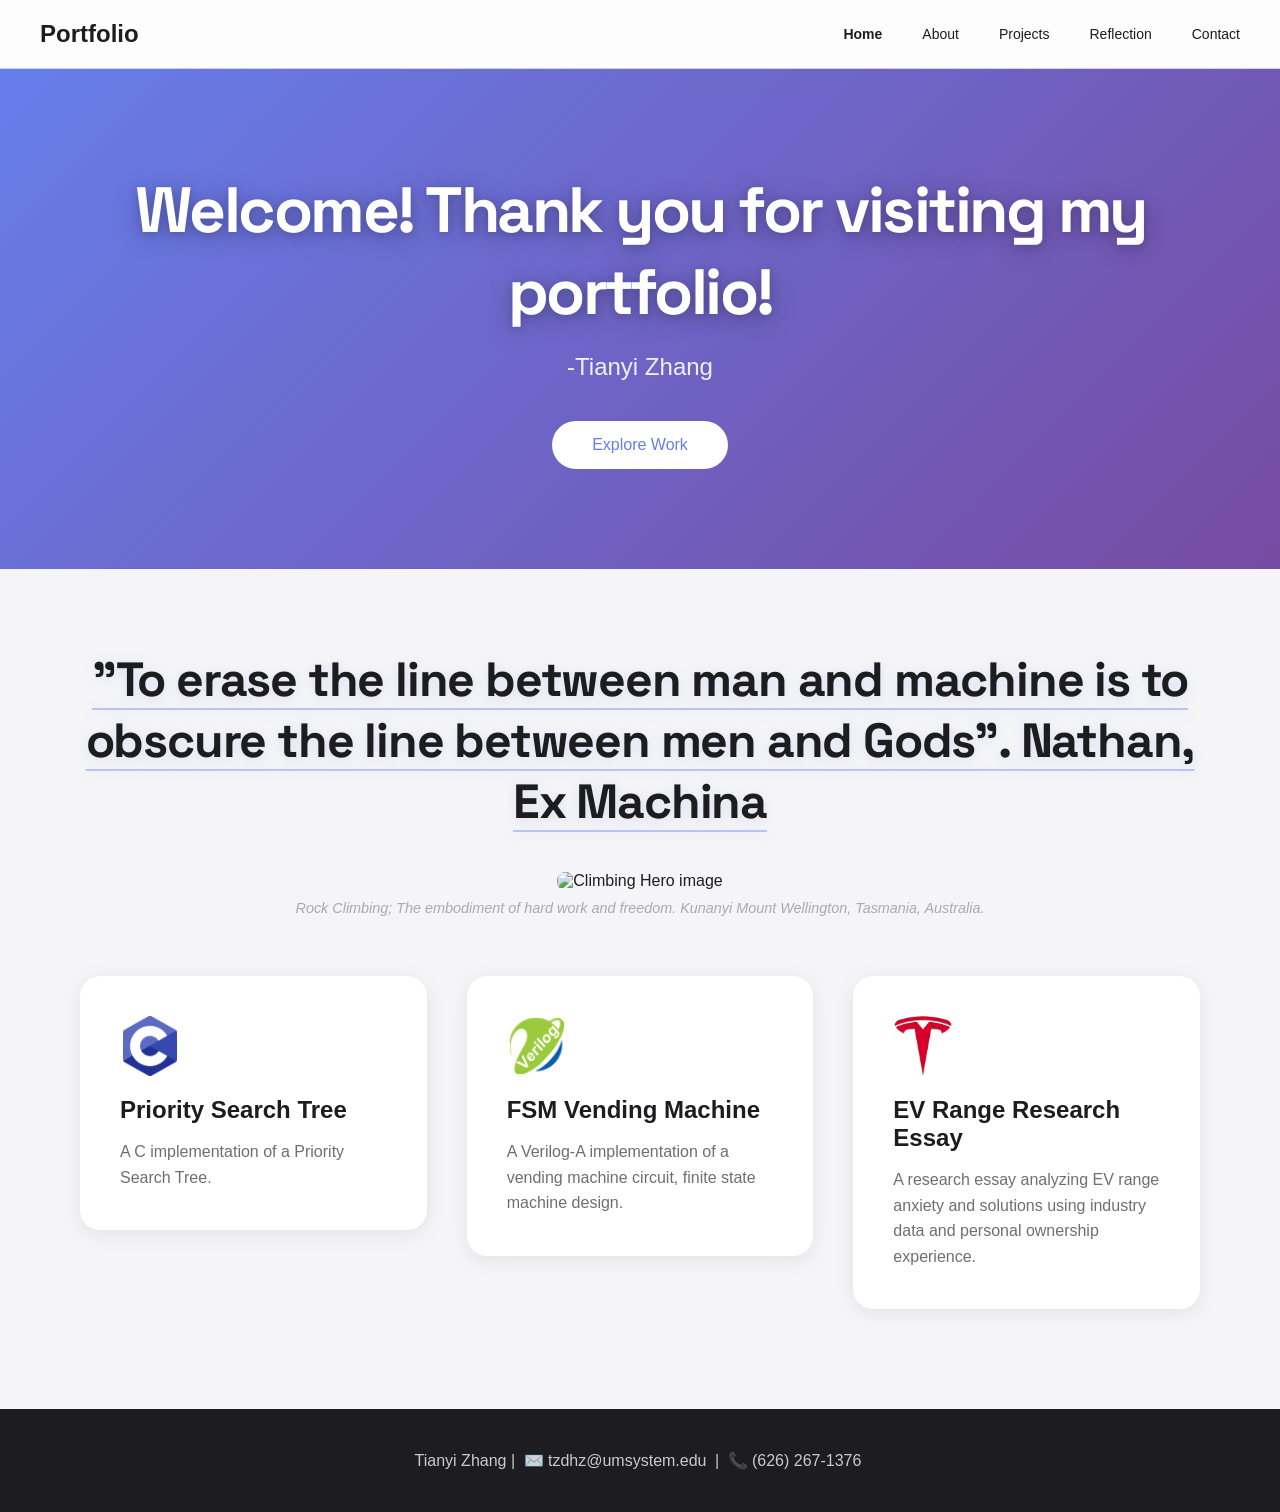
==== commit 2dec2df0: "Update contact information and quote formatting" ====
--- a/index.html
+++ b/index.html
@@ -6,6 +6,10 @@
     <title>Portfolio - Home</title>
     <link rel="stylesheet" href="style.css">
     <link rel="stylesheet" href="nav.css">
+    <!-- Custom font used here -->
+    <link rel="preconnect" href="https://fonts.googleapis.com">
+    <link rel="preconnect" href="https://fonts.gstatic.com" crossorigin>
+    <link href="https://fonts.googleapis.com/css2?family=Space+Grotesk:wght@500;600;700&display=swap" rel="stylesheet">
     <link rel="shortcut icon" type="image/x-icon" href="favicon.ico">
 </head>
 <body>
@@ -34,7 +38,7 @@
 
     <!-- Featured Projects Section -->
     <div class="section">
-        <h2>"To erase the line between man and machine is to obscure the line between men and Gods". -Nathan, Ex Machina</h2>
+        <h2> "To erase the line between man and machine is to obscure the line between men and Gods". Nathan, Ex Machina</h2>
 
         <figure style="max-width: 800px; margin: 40px auto; text-align: center;">
             <img src="Hero%202.jpg" alt="Climbing Hero image" style="width: 100%; border-radius: 8px;">
@@ -68,7 +72,7 @@
 
     <!-- Footer -->
     <footer>
-        <p>Tianyi Zhang  |  ✉️ tzdhz@umsystem.edu  | 📞 (626) 267-1376</p>
+        <p>Tianyi Zhang  |  <a href="mailto:tzdhz@umsystem.edu" class="footer-link">✉️ tzdhz@umsystem.edu</a>  |  <a href="tel:+16262671376" class="footer-link">📞 (626) 267-1376</a></p>
     </footer>
 
 </body>
--- a/style.css
+++ b/style.css
@@ -1,4 +1,4 @@
-        * {
+* {
             margin: 0;
             padding: 0;
             box-sizing: border-box;
@@ -509,6 +509,160 @@
             }
         }
 
+        /* ========================== */
+        /* Projects Summary Table     */
+        /* ========================== */
+
+        .projects-table-section {
+            max-width: 1200px;
+            margin: 0 auto 80px;
+            padding: 0 40px;
+        }
+
+        .projects-table-section h2 {
+            font-size: 48px;
+            font-weight: 700;
+            margin-bottom: 16px;
+            text-align: center;
+            letter-spacing: -1px;
+        }
+
+        .projects-table-section .table-subtitle {
+            text-align: center;
+            color: #6e6e73;
+            font-size: 17px;
+            margin-bottom: 50px;
+            font-weight: 400;
+        }
+
+        .table-wrapper {
+            background: white;
+            border-radius: 20px;
+            box-shadow: 0 4px 20px rgba(0,0,0,0.08);
+            overflow: hidden;
+            border: 1px solid rgba(0,0,0,0.04);
+        }
+
+        .projects-table {
+            width: 100%;
+            border-collapse: collapse;
+            font-family: -apple-system, BlinkMacSystemFont, 'Segoe UI', Roboto, sans-serif;
+        }
+
+        .projects-table thead {
+            background: #fafafb;
+            border-bottom: 1px solid #e8e8ed;
+        }
+
+        .projects-table thead th {
+            padding: 22px 28px;
+            text-align: left;
+            font-weight: 600;
+            font-size: 11px;
+            letter-spacing: 1px;
+            text-transform: uppercase;
+            color: #86868b;
+        }
+
+        .projects-table tbody tr {
+            border-bottom: 1px solid #f5f5f7;
+            transition: background 0.25s ease;
+        }
+
+        .projects-table tbody tr:last-child {
+            border-bottom: none;
+        }
+
+        .projects-table tbody tr:hover {
+            background: #fafafb;
+        }
+
+        .projects-table tbody td {
+            padding: 24px 28px;
+            color: #1d1d1f;
+            vertical-align: middle;
+            font-size: 15px;
+            line-height: 1.5;
+        }
+
+        .projects-table .td-project {
+            font-weight: 600;
+            font-size: 16px;
+            color: #1d1d1f;
+        }
+
+        .projects-table .td-tech {
+            color: #6e6e73;
+            font-size: 14px;
+            font-weight: 500;
+        }
+
+        .projects-table .td-year {
+            color: #86868b;
+            font-size: 14px;
+            font-variant-numeric: tabular-nums;
+        }
+
+        .table-tag {
+            display: inline-block;
+            padding: 6px 14px;
+            background: #f5f5f7;
+            border-radius: 20px;
+            font-size: 12px;
+            color: #6e6e73;
+            margin-right: 6px;
+            margin-bottom: 4px;
+            font-weight: 500;
+        }
+
+        .table-link {
+            display: inline-flex;
+            align-items: center;
+            padding: 7px 16px;
+            background: transparent;
+            color: #667eea;
+            border: 1.5px solid #e8e8ed;
+            border-radius: 20px;
+            text-decoration: none;
+            font-size: 12px;
+            font-weight: 600;
+            margin-right: 6px;
+            margin-bottom: 4px;
+            transition: background 0.25s ease, color 0.25s ease, border-color 0.25s ease, transform 0.25s ease, box-shadow 0.25s ease;
+            letter-spacing: 0.2px;
+        }
+
+        .table-link:hover {
+            background: linear-gradient(135deg, #667eea 0%, #764ba2 100%);
+            color: white;
+            border-color: transparent;
+            transform: translateY(-1px);
+            box-shadow: 0 4px 14px rgba(102, 126, 234, 0.3);
+        }
+
+        @media (max-width: 768px) {
+            .projects-table-section {
+                padding: 0 20px;
+            }
+
+            .projects-table-section h2 {
+                font-size: 36px;
+            }
+
+            .table-wrapper {
+                overflow-x: auto;
+                -webkit-overflow-scrolling: touch;
+            }
+
+            .projects-table {
+                min-width: 700px;
+            }
+
+            .projects-table thead th,
+            .projects-table tbody td {
+                padding: 18px 20px;
+            }
+        }
 
         /* Print Styles */
  
@@ -833,6 +987,86 @@
                 font-size: 10px;
                 color: #000 !important;
             }
-        }
- 
- 
+
+            /* Projects summary table */
+            .projects-table-section { margin: 8px 0 0 0 !important; padding: 0 !important; }
+            .projects-table-section h2 { font-size: 18px !important; margin-bottom: 6px !important; color: #000 !important; visibility: visible !important; }
+            .table-wrapper { box-shadow: none !important; border-radius: 0 !important; border: 1px solid #000 !important; visibility: visible !important; }
+            .projects-table,
+            .projects-table thead,
+            .projects-table tbody,
+            .projects-table tr,
+            .projects-table th,
+            .projects-table td { visibility: visible !important; }
+            .projects-table thead tr { background: #eee !important; -webkit-print-color-adjust: exact; print-color-adjust: exact; }
+            .projects-table thead th { color: #000 !important; font-size: 10px !important; padding: 6px 10px !important; }
+            .projects-table tbody td { font-size: 11px !important; padding: 6px 10px !important; color: #000 !important; }
+            .table-tag { background: none !important; border: 1px solid #000 !important; border-radius: 0 !important; font-size: 9px !important; padding: 1px 5px !important; color: #000 !important; }
+            .table-link { background: none !important; color: #000 !important; border: 1px solid #000 !important; border-radius: 0 !important; font-size: 9px !important; padding: 1px 5px !important; }
+        }
+
+        /* ===================== */
+        /* Footer Link Hover     */
+        /* ===================== */
+
+        .footer-link {
+            color: #f5f5f7;
+            text-decoration: none;
+            position: relative;
+            display: inline-block;
+            padding: 2px 4px;
+            transition: color 0.3s ease, transform 0.3s ease;
+        }
+
+        .footer-link::after {
+            content: '';
+            position: absolute;
+            left: 4px;
+            right: 4px;
+            bottom: 0;
+            height: 2px;
+            background: linear-gradient(135deg, #667eea 0%, #764ba2 100%);
+            border-radius: 2px;
+            transform: scaleX(0);
+            transform-origin: center;
+            transition: transform 0.3s ease;
+        }
+
+        .footer-link:hover {
+            color: #ffffff;
+            transform: translateY(-2px);
+        }
+
+        .footer-link:hover::after {
+            transform: scaleX(1);
+        }
+        
+        /* ===================== */
+        /* Custom font           */
+        /* ===================== */
+
+        /* Custom font */
+        .hero h1,
+        .section h2 {
+            font-family: 'Space Grotesk', -apple-system, BlinkMacSystemFont, 'Segoe UI', Roboto, sans-serif;
+        }
+
+        /* ============================================== */
+        /* Custom styles for all <h1 or h2> elements      */
+        /* ============================================== */
+
+        /* Custom styles for all <h1 or h2> elements */
+        .hero h1 {
+            letter-spacing: -2.5px;
+            text-shadow: 0 4px 24px rgba(0, 0, 0, 0.25), 0 2px 8px rgba(0, 0, 0, 0.15);
+        }
+
+        .section h2 {
+            letter-spacing: -1.2px;
+            text-shadow: 0 2px 12px rgba(102, 126, 234, 0.18);
+            text-decoration: underline;
+            text-decoration-color: rgba(102, 126, 234, 0.4);
+            text-decoration-thickness: 2px;
+            text-underline-offset: 12px;
+        }
+ 
